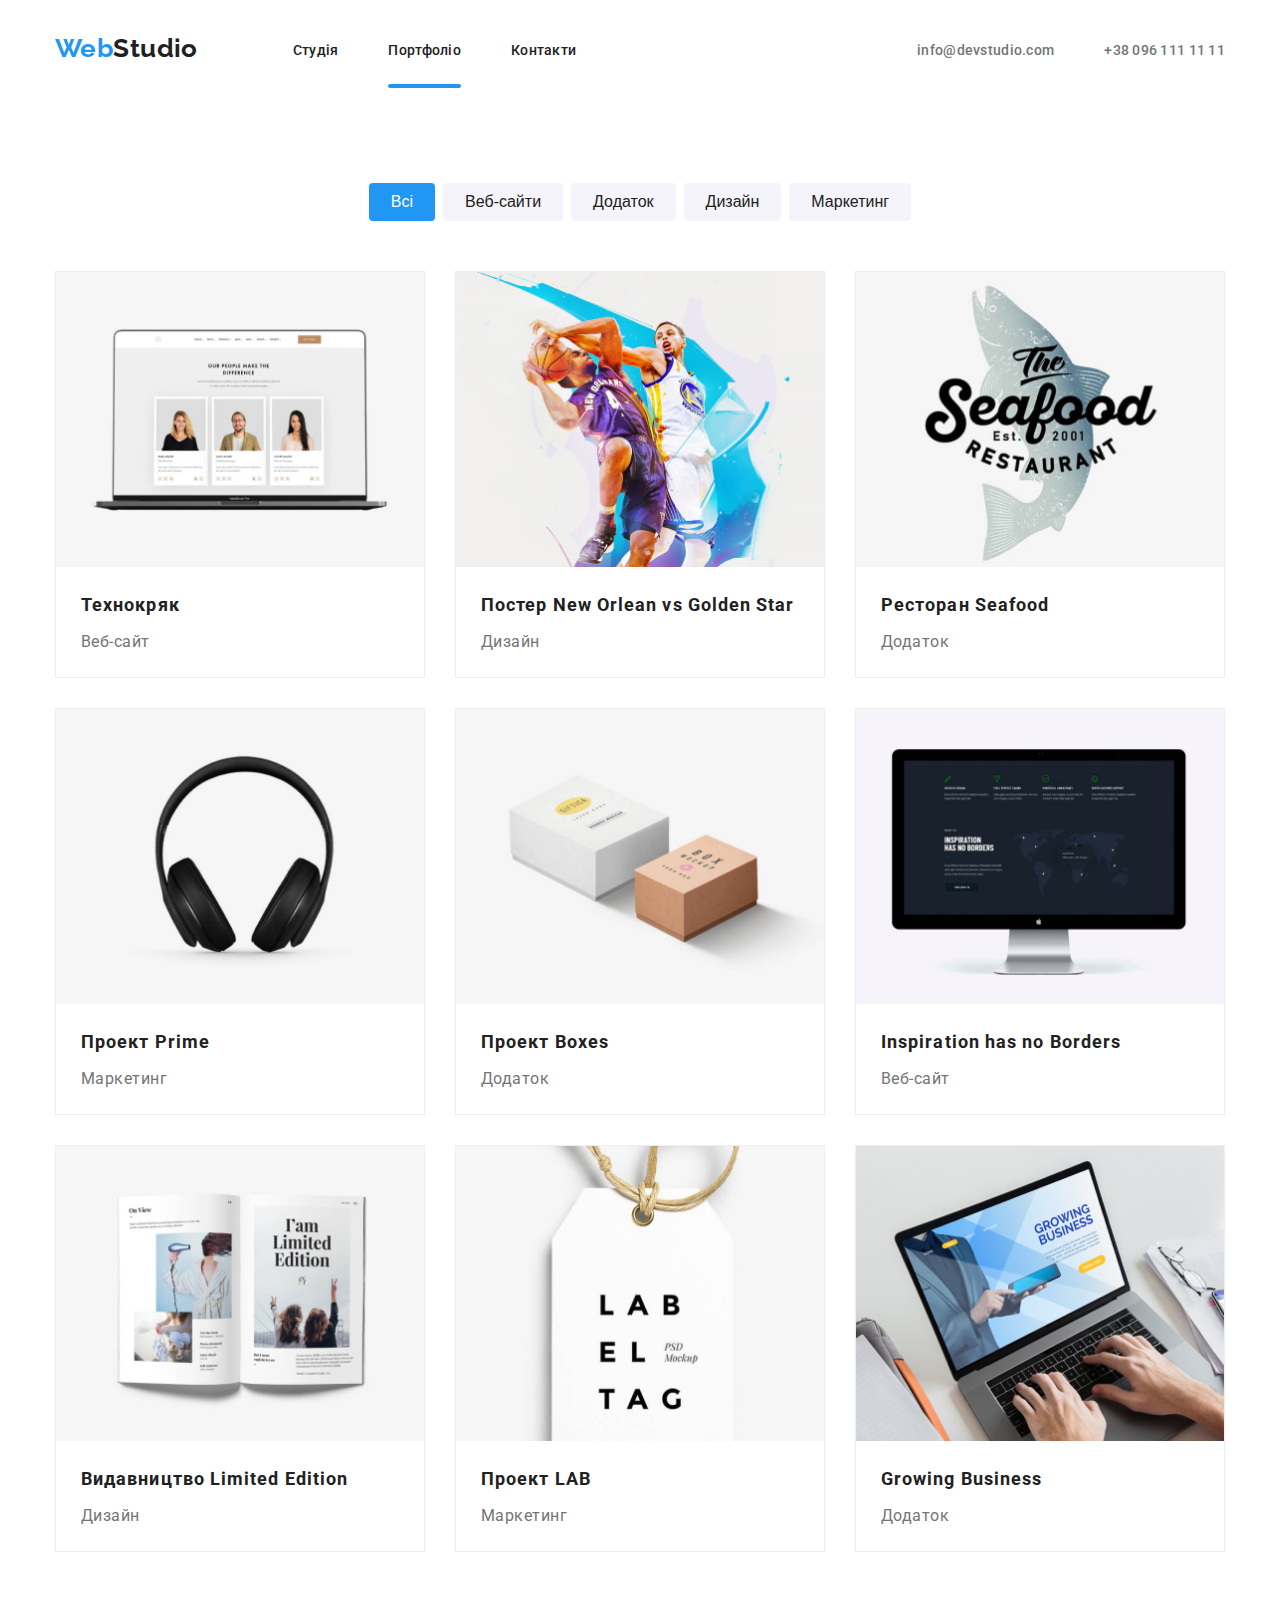
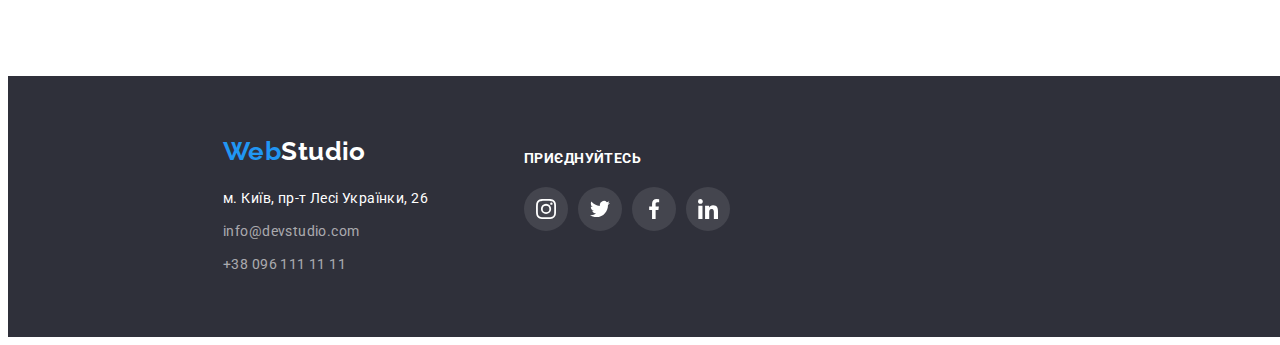
==== portfolio.html @ 294287f5 "add HW5" ====
<!DOCTYPE html>
<html lang="uk">
  <head>
    <meta charset="UTF-8" />
    <meta http-equiv="X-UA-Compatible" content="IE=edge" />
    <meta name="viewport" content="width=device-width, initial-scale=1.0" />
    <title>WebStudio</title>
    <link rel="preconnect" href="https://fonts.googleapis.com" />
    <link rel="preconnect" href="https://fonts.gstatic.com" crossorigin />
    <link
      href="https://fonts.googleapis.com/css2?family=Raleway:wght@700&family=Roboto:wght@400;500;700;900&display=swap"
      rel="stylesheet"
    />
    <link rel="stylesheet" href="./css/styles.css" />
  </head>

  <body>
    <header class="page-header">
      <div class="page container">
        <nav class="main-nav">
          <a class="page-logo" href="./index.html"><span class="web-logo">Web</span>Studio</a>
          <ul class="site-nav list">
            <li class="item"><a href="./index.html" class="link">Студія</a></li>
            <li class="item"><a href="./portfolio.html" class="link current">Портфоліо</a></li>
            <li class="item"><a href="" class="link">Контакти</a></li>
          </ul>
        </nav>

          <ul class="auth-nav list">
            <li class="item">
              <a href="mailto:info@devstudio.com" class="link">info@devstudio.com</a>
            </li>
            <li class="item"><a href="tel:+380961111111" class="link">+38 096 111 11 11</a></li>
          </ul>
      </div>
    </header>

    <main>
      <section class="portfolio section">
        <div class="container">
            <h1 class="portfolio-title visually-hidden">Портфоліо</h1>
            <ul class="portfolio-container list">
              <li class="portfolio-nav"><button class="portfolio-btn active" type="button">Всі</button></li>
              <li class="portfolio-nav"><button class="portfolio-btn" type="button">Веб-сайти</button></li>
              <li class="portfolio-nav"><button class="portfolio-btn" type="button">Додаток</button></li>
              <li class="portfolio-nav"><button class="portfolio-btn" type="button">Дизайн</button></li>
              <li class="portfolio-nav"><button class="portfolio-btn" type="button">Маркетинг</button></li>
            </ul>
            
            <ul class="flex-conteiner list">

              <li class="link">
                <a class="portfolio-positions" href="" aria-level="" >
                  <div class="portfolio-relative" >
                    <img src="./images-portfolio/img.jpg" alt="Технокряк" class="photo" />
                    <div class="portfolio-overlay">
                      <p class="portfolio-description">
                        Ресурс пропонує комплексні пропозиції з різним рівнем функціоналу та сервісів. Все це дозволить відвідувачу отримати вичерпні відомості про компанію чи приватну особу.
                      </p>
                    </div>
                  </div>
                    <div class="portfolio-over">
                      <h3 class="list-title">Технокряк</h3>
                      <p class="work-text">Веб-сайт</p>
                    </div>
                </a>
              </li>

              <li class="link">
                <a class="portfolio-positions" href="" aria-level="" >
                  <div class="portfolio-relative" >
                    <img
                    src="./images-portfolio/img (1).jpg"
                    alt="Постер New Orlean vs Golden Star"
                    class="photo"/>
                    <div class="portfolio-overlay">
                      <p class="portfolio-description">
                        Ресурс пропонує комплексні пропозиції з різним рівнем функціоналу та сервісів. Все це дозволить відвідувачу отримати вичерпні відомості про компанію чи приватну особу.
                      </p>
                    </div>
                  </div>
                    <div class="portfolio-over">
                      <h3 class="list-title">Постер New Orlean vs Golden Star</h3>
                      <p class="work-text">Дизайн</p>
                    </div>
                </a>
              </li>

              <li class="link">
                <a class="portfolio-positions" href="" aria-level="" >
                  <div class="portfolio-relative" >
                    <img
                    src="./images-portfolio/img (2).jpg"
                    alt="Ресторан Seafood"
                    class="photo"/>
                    <div class="portfolio-overlay">
                      <p class="portfolio-description">
                        Ресурс пропонує комплексні пропозиції з різним рівнем функціоналу та сервісів. Все це дозволить відвідувачу отримати вичерпні відомості про компанію чи приватну особу.
                      </p>
                    </div>
                  </div>
                    <div class="portfolio-over">
                      <h3 class="list-title">Ресторан Seafood</h3>
                      <p class="work-text">Додаток</p>
                    </div>
                </a>
              </li>

              <li class="link">
                <a class="portfolio-positions" href="" aria-level="" >
                  <div class="portfolio-relative" >
                    <img
                    src="./images-portfolio/img (3).jpg"
                    alt="Проект Prime"
                    class="photo"/>
                    <div class="portfolio-overlay">
                      <p class="portfolio-description">
                        Ресурс пропонує комплексні пропозиції з різним рівнем функціоналу та сервісів. Все це дозволить відвідувачу отримати вичерпні відомості про компанію чи приватну особу.
                      </p>
                    </div>
                  </div>
                    <div class="portfolio-over">
                      <h3 class="list-title">Проект Prime</h3>
                      <p class="work-text">Маркетинг</p>
                    </div>
                </a>
              </li>

              <li class="link">
                <a class="portfolio-positions" href="" aria-level="" >
                  <div class="portfolio-relative" >
                    <img
                    src="./images-portfolio/img (4).jpg"
                    alt="Проект Boxes"
                    class="photo"/>
                    <div class="portfolio-overlay">
                      <p class="portfolio-description">
                        Ресурс пропонує комплексні пропозиції з різним рівнем функціоналу та сервісів. Все це дозволить відвідувачу отримати вичерпні відомості про компанію чи приватну особу.
                      </p>
                    </div>
                  </div>
                    <div class="portfolio-over">
                      <h3 class="list-title">Проект Boxes</h3>
                      <p class="work-text">Додаток</p>
                    </div>
                </a>
              </li>

              <li class="link">
                <a class="portfolio-positions" href="" aria-level="" >
                  <div class="portfolio-relative" >
                    <img
                    src="./images-portfolio/img (5).jpg"
                    alt="Inspiration has no Borders"
                    class="photo"/>
                    <div class="portfolio-overlay">
                      <p class="portfolio-description">
                        Ресурс пропонує комплексні пропозиції з різним рівнем функціоналу та сервісів. Все це дозволить відвідувачу отримати вичерпні відомості про компанію чи приватну особу.
                      </p>
                    </div>
                  </div>
                    <div class="portfolio-over">
                      <h3 class="list-title">Inspiration has no Borders</h3>
                      <p class="work-text">Веб-сайт</p>
                    </div>
                </a>
              </li>

              <li class="link">
                <a class="portfolio-positions" href="" aria-level="" >
                  <div class="portfolio-relative" >
                    <img
                    src="./images-portfolio/img (7).jpg"
                    alt="Видавництво Limited Edition"
                    class="photo"/>
                    <div class="portfolio-overlay">
                      <p class="portfolio-description">
                        Ресурс пропонує комплексні пропозиції з різним рівнем функціоналу та сервісів. Все це дозволить відвідувачу отримати вичерпні відомості про компанію чи приватну особу.
                      </p>
                    </div>
                  </div>
                    <div class="portfolio-over">
                      <h3 class="list-title">Видавництво Limited Edition</h3>
                      <p class="work-text">Дизайн</p>
                    </div>
                </a>
              </li>

              <li class="link">
                <a class="portfolio-positions" href="" aria-level="" >
                  <div class="portfolio-relative" >
                    <img
                    src="./images-portfolio/img (8).jpg"
                    alt="Проект LAB"
                    class="photo"/>
                    <div class="portfolio-overlay">
                      <p class="portfolio-description">
                        Ресурс пропонує комплексні пропозиції з різним рівнем функціоналу та сервісів. Все це дозволить відвідувачу отримати вичерпні відомості про компанію чи приватну особу.
                      </p>
                    </div>
                  </div>
                    <div class="portfolio-over">
                      <h3 class="list-title">Проект LAB</h3>
                      <p class="work-text">Маркетинг</p>
                    </div>
                </a>
              </li>

              <li class="link">
                <a class="portfolio-positions" href="" aria-level="" >
                  <div class="portfolio-relative" >
                    <img
                    src="./images-portfolio/img (9).jpg"
                    alt="Growing Business"
                    class="photo"/>
                    <div class="portfolio-overlay">
                      <p class="portfolio-description">
                        Ресурс пропонує комплексні пропозиції з різним рівнем функціоналу та сервісів. Все це дозволить відвідувачу отримати вичерпні відомості про компанію чи приватну особу.
                      </p>
                    </div>
                  </div>
                    <div class="portfolio-over">
                      <h3 class="list-title">Growing Business</h3>
                      <p class="work-text">Додаток</p>
                    </div>
                </a>
              </li>

            </ul>
        </div>
      </section>
    </main>

    <footer class="section footer-section">
      <div class="footer-container">
          <div class="footer-block">
            <a class="logo list" href="./index.html"><span class="web-logo">Web</span>Studio</a>
            <address class="footer-addres">
              <ul class="footer-adress-list">
                <li class="item"><a
                href="https://www.google.com.ua/maps/place/%D0%B1%D1%83%D0%BB.+%D0%9B%D0%B5%D1%81%D0%B8+%D0%A3%D0%BA%D1%80%D0%B0%D0%B8%D0%BD%D0%BA%D0%B8,+26,+%D0%9A%D0%B8%D0%B5%D0%B2,+02000/@50.4265807,30.5383858,17z/data=!3m1!4b1!4m5!3m4!1s0x40d4cf0e033ecbe9:0x57a4dffefec77da0!8m2!3d50.4265807!4d30.5383858?hl=ru"
                class="adress-link">м. Київ, пр-т Лесі Українки, 26</a></li>
                <li class="item"><a href="mailto:info@devstudio.com" class="contacts-link">info@devstudio.com</a></li>
                <li class="item"><a href="tel:+380961111111" class="contacts-link">+38 096 111 11 11</a></li>
              </ul>
            </address>
          </div>
  
          <div class="network-contacts">
            <h3 class="joing-network title">Приєднуйтесь</h3>
            <ul class="social-networks list">
              <li class="social-networks-icon">
                <a class="footer-social-icon" href="" aria-label="instagram"> <svg class="soc-icon-footer" width="20" height="20">
                <use href="./images/images-icons/sprite.svg#icon-instagram">Instagram</use>
                </svg>
                </a>
              </li>
  
              <li class="social-networks-icon">
                <a class="footer-social-icon" href="" aria-label="twitter"><svg class="soc-icon-footer" width="20" height="20">
                <use href="./images/images-icons/sprite.svg#icon-twitter">Twitter</use>
                </svg>
                </a>
              </li>
  
              <li class="social-networks-icon">
                <a class="footer-social-icon" href="" aria-label="facebook"><svg class="soc-icon-footer" width="20" height="20">
                  <use href="./images/images-icons/sprite.svg#icon-facebook">Facebook</use>
                </svg>
                </a>
              </li>
  
              <li class="social-networks-icon">
                <a  class="footer-social-icon" href="" aria-label="linkedin"><svg class="soc-icon-footer" width="20" height="20">
                <use href="./images/images-icons/sprite.svg#icon-linkedin">Linkedin</use>
                </svg>
                </a>
              </li>
            </ul>
        </div>
      </div>
    </footer>
  </body>
</html>
---- css/styles.css ----
/* index.html css */
:root {
    --primary-text-color: #757575;
    --secondary-text-color: #212121;
    --accent-color: #2196F3;
    --secondary-background-color: #FFFFFF;
    --icon-color: #AFB1B8;
}

/* reset */
html {
	box-sizing: border-box;
}
*,
*::after,
*::before {
	box-sizing: inherit;
}

h1,
h2,
h3,
h4,
h5,
h6,
p {
	margin-top: 0;
}

.ul {
	list-style: none;
	padding-left: 0;
    padding: 0;
	margin: 0;
}

.a {
	text-decoration: none;
	color: inherit;
}

img {
	display: block;
	max-width: 100%;
	height: auto;
}

.list {
    padding: 0;
    margin: 0;
    
    list-style: none;
}

body {
    font-family: Roboto, sans-serif; 
    font-size: 14px;
    letter-spacing: 0.03em;
    color: var(--primary-text-color);
    background-color: var(--secondary-background-color);
}

.no-scroll {
    overflow: hidden;
}

.section {
    padding-bottom: 94px;
    padding-top: 94px;
}

.page-header {
    background-color: var(--secondary-background-color);
}

.container {
    width: 1200px;
    padding-left: 15px;
    padding-right: 15px;
    margin-left: auto;
    margin-right: auto;
}

/* main-nav */
.page {
    display: flex;
}

.main-nav  {
    display: flex;
    align-items: center;
    margin-right: auto;
}

/* logo */
.page-logo {
    display: flex;
    margin-right: 95px;

    color: var(--secondary-text-color); 
    font-family: 'Raleway', serif;
    font-weight: 700;
    font-size: 26px;
    line-height: 1.20;
    text-decoration: none;

    transition-property: color;
    transition-duration: 250ms;
    transition-timing-function: cubic-bezier(0.4, 0, 0.2, 1); 
}

.page-logo:hover,
.page-logo:focus {
    color: #292929;   
}

.web-logo {
    color: var(--accent-color);
}

/* site nav */
.link {
    text-decoration: none;
}

.site-nav {
    display: flex;
}

.site-nav .item + .item {
    margin-left: 50px   ;
}

.site-nav .link {
    display: flex;
    padding-top: 35px;
    padding-bottom: 30px;

    color: var(--secondary-text-color);
    font-weight: 500;
    font-size: 14px;
    line-height: 1.07;
    letter-spacing: 0.02em;
    text-decoration: none;

    transition-property: color;
    transition-duration: 250ms;
    transition-timing-function: cubic-bezier(0.4, 0, 0.2, 1);
    }

.site-nav .link:hover,
.site-nav .link:focus {
    color: var(--accent-color);
}

.current {
    position: relative;
}

.current::after {
    content: "";
    position: absolute;
    bottom: 0;
    left:0;
    width: 100%;
    height: 4px;
    background-color: var(--accent-color);
    border-radius: 2px;
} 


/* auth-icons */
.contact-icon {
    margin-right: 10px;
    fill: currentColor;
}

/* auth-nav */
.page .auth-nav {
    display: flex;
}

.auth-nav .item {
    display: flex;
    align-items: center;
}

.auth-nav .link {
    display: flex;
    padding-top: 35px;
    padding-bottom: 30px;
    align-items: center;
    font-weight: 500;
    font-size: 14px;
    line-height: 1.14;
    letter-spacing: 0.02em;
    color: #757575;
    text-decoration: none;

    transition-property: color;
    transition-duration: 250ms;
    transition-timing-function: cubic-bezier(0.4, 0, 0.2, 1);
}

.auth-nav .item + .item {
    margin-left: 50px;
}

 .auth-nav .link:hover,
 .auth-nav .link:focus {
    color: var(--accent-color);
 }

/* Hero */
.main-contenet {
    margin-bottom: 0;
}

.hero-section {
    max-width: 1600px;
    margin-left: auto;
    margin-right:auto;
    padding-top: 200px;
    padding-bottom: 200px;
    text-align: center;
    background-image: linear-gradient(to right, rgba(0, 0, 0, 0.4), rgba(0, 0, 0, 0.4)), url(../images/banner/Img.png);
    background-repeat: no-repeat;
    background-position: center;
    background-size: cover;
    background-color: #C4C4C4;
}

.hero-title {
    width: 600px;
    margin-bottom: 30px;
    margin-left: auto;
    margin-right: auto;

    font-weight: 900;
    font-size: 44px;
    line-height: 1.36;
    text-align: center;
    letter-spacing: 0.06em;
    text-transform: uppercase;
    color: var(--secondary-background-color);
}

.btn {
    padding: 10px 25px;

    font-weight: 700;
    font-size: 16px;
    line-height: 1.88;
    border: none;
    align-items: center;
    text-align: center;
    border-radius: 4px;
    letter-spacing: 0.06em;
    cursor: pointer;
    color: var(--secondary-background-color);
    background-color: var(--accent-color);

    transition-property: background-color, box-shadow;
    transition-duration: 250ms;
    transition-timing-function: cubic-bezier(0.4, 0, 0.2, 1);

}

.btn:hover,
.btn:focus {
    background-color:var(--accent-color);
    box-shadow: 0px 4px 4px rgba(0, 0, 0, 0.15); 
}

/* features */
.section-title {
    text-align: center;
    font-weight: 700;
    font-size: 36px;
    line-height: 1.17;
    color: var(--secondary-text-color);
}

.features-list {
    padding: 0;
    margin: 0;
    display: flex;
    list-style: none;
}

 /*прихований заголовок*/
 .visually-hidden {
    position: absolute;
    width: 1px;
    height: 1px;
    margin: -1px;
    border: 0;
    padding: 0;
    white-space: nowrap;
    clip-path: inset(100%);
    clip: rect(0 0 0 0);
    overflow: hidden;
 }

 .features-list-li {
    width: 270px;
 }

 .features-list .features-list-li + .features-list-li {
    margin-left: 30px;
 }

.title {
    font-size: 14px;
    font-weight: 700;
    line-height: 1.14;
    list-style: none;
    color: var(--secondary-text-color);
    text-transform: uppercase;
}

.text {
    margin-top: 0;
    margin-bottom: 0;
    
    font-size: 14px;
    line-height: 1.71;
}

/* feature-icons */
.feature-icon {
    display: flex;
    margin-bottom: 30px;
    width: 270px;
    height: 120px;
    border: none;
    align-items: center;
    justify-content: center;
    border-radius: 4px;
    background-color: #F5F4FA;
 }

/* work */
.about {
    padding-top: 0;
}

.work .link {
    display: flex;
    flex-direction: row;
    background: url(creative-artist-web-design-with-working-colour-selection-graphic-tablet_35674-1119.jpg);
}

.work-list {
    display: flex;
    margin-top: 0;
    margin-bottom: 0;
    padding: 0%;

    list-style: none;
}

.work-list .link + .link {
    margin-left: 30px;
}

.work-list .link + .link:not(:last-child) {
    margin-left: 30px;
}

.work {
    margin-top: 0;
    margin-bottom: 50px;
}

.work-item {
   display: block;
   max-width: 100%; 
   height: auto;
   position: relative;
}

.description {
    font-weight: 700;
    line-height: 1.14;
    top: 0;
    left:0;
    width: 100%;
    height: 70px;
    padding-top: 27px;
    padding-bottom: 27px;
    margin-top: auto;
    margin-bottom: 0;
    bottom: 0;
    position: absolute;
    text-align: center;
    justify-content: flex-end;
    text-transform: uppercase;
    font-style: normal;
    color: var(--secondary-background-color);
    background-color: rgba(47, 48, 58, 0.8);
}

/* team */
.team-section {
    margin-top: 0;
    margin-bottom: 0;
    background-color: #F5F4FA;
}

.section-title {
    margin-bottom: 50px; 
}

.main-team .team-list + .team-list {
    margin-left: 30px;
}

.team {
    background-color: #F5F4FA;
    border-radius: 0px;
}

.main-team {
    display: flex;
    padding-left: 0;
}

.team-list {
    background: #FFFFFF;
    box-shadow: 0px 1px 3px rgba(0, 0, 0, 0.12), 0px 1px 1px rgba(0, 0, 0, 0.14), 0px 2px 1px rgba(0, 0, 0, 0.2);
    border-radius: 0px 0px 4px 4px;
}

.team-text {
    margin-bottom: 0;
    font-size: 16px;
    line-height: 1.19;
    text-align: center;
    color: var(--primary-text-color);
}

.team-list .title {
    padding-top: 30px;
    margin-bottom: 10px;

    font-weight: 500;
    font-size: 16px;
    line-height: 1.19;
    text-align: center;
    letter-spacing: 0.03em;
    text-transform: none;
    color: var(--secondary-text-color);
}

.photo {
    width: 370px;
    height: 295px;
    background-color: var(--primary-text-color);
}

/* Network items */
.social-networks {
    display: flex; 
    margin-top: 30px;
    padding-bottom: 30px; 
    align-items: center;
    justify-content: center;
}

.social-networks .list {
    padding-bottom: 30px;
}

.social-networks-icon {
    display: flex; 
}

.social-networks-icon:not(:last-child) {
    margin-right: 10px;  
 } 

.social-icon-box {
    display: flex;
    width: 44px;
    height: 44px;
    border-radius: 50%;
    align-items: center;
    justify-content: center;
    border: none;
    color: var(--icon-color);
    background-color: var(--secondary-background-color);

    transition-property: background-color, color;
    transition-duration: 250ms;
    transition-timing-function: cubic-bezier(0.4, 0, 0.2, 1);
}

.social-icon-box:hover,
.social-icon-box:focus {
    background-color: var(--accent-color);
    color: var(--secondary-background-color);
}

.soc-icon {
    align-items: center;
    justify-content: center;
    fill: currentColor;
}

/* Customers */
.customers-list {
    display: flex;
}

.customers-li {
    display: flex;  
}

.customers-li:not(:last-child) {
    margin-right: 30px;
}

.customer-icon {
    display: flex;
    width: 170px;
    height: 92px;
    align-items: center;
    justify-content: center;
    border: 1px solid #AFB1B8;
    border-radius: 4px; 
    color: var(--icon-color);
    background-color: var(--secondary-background-color);

    transition-property: color, border;
    transition-duration: 250ms;
    transition-timing-function: cubic-bezier(0.4, 0, 0.2, 1);
}

.customer-icon:hover,
.customer-icon:focus {
    color: var(--accent-color);
    border: 1px solid var(--accent-color);
}

.company {
    align-items: center;
    justify-content: center;
    fill: currentColor;
}   

/* footer */
.footer-section {
    display: flex;
    width: 1600px;
    padding-top: 60px;
    padding-bottom: 60px;
    padding-left: 15px;
    padding-right: 15px;
    margin-left: auto;
    margin-right: auto;
    margin-top: 0;
    margin-top: 0;
    background-color: #2F303A;
}

.footer-container {
    display: flex;
    width: 1200px;
    padding-left: 15px;
    padding-right: 15px;
    margin-left: auto;
    margin-right: auto;
}

.footer-block {
    width: 231px;
} 

.logo {
    margin-bottom: 20px;
    font-family: 'Raleway';
    font-weight: 700;
    font-size: 26px;
    line-height: 1.19;
    text-decoration: none;
    color: var(--secondary-background-color);
}

.footer-addres {
    margin-top: 20px;
}

.footer-adress-list {
    padding-left: 0;
    margin-top: 0;   
    margin-bottom: 0; 
    list-style: none;
}

.footer-adress .list {
    margin-right: 0;
}

.footer-adress-list .item {
    margin-bottom: 9px;
}

.footer-adress-list .item:last-child {
    margin-bottom: 0;
}

.adress-link,
.contacts-link {
    font-style: normal;
    line-height: 1.71;
    text-decoration: none;
    color: var(--secondary-background-color) 
}

.contacts-link {
    color: rgba(255, 255, 255, 0.6);

    transition-property: color;
    transition-duration: 250ms;
    transition-timing-function: cubic-bezier(0.4, 0, 0.2, 1);
}

.contacts-link:hover,
.contacts-link:focus {
    color:var(--accent-color);
}

.footer-social-icon {
    display: flex;
    width: 44px;
    height: 44px;
    border-radius: 50%;
    align-items: center;
    justify-content: center;
    border: none;
    color: var(--secondary-background-color);
    background-color: rgba(255, 255, 255, 0.1);

    transition-property: background-color;
    transition-duration: 250ms;
    transition-timing-function: cubic-bezier(0.4, 0, 0.2, 1);
}

.footer-social-icon:hover,
.footer-social-icon:focus {
    background-color: var(--accent-color);
}

.soc-icon-footer {
    align-items: center;
    justify-content: center;
    fill: currentColor;
}

/* Network contacts */
.network-contacts {
    display: flex;
    flex-wrap: wrap;
    width: 206px;
    margin-left: 70px;
    margin-right:auto;
    padding-bottom: 0px;
    align-items: center;
    align-content: center;
}

.joing-network {
    margin-bottom: 20px;
    color: var(--secondary-background-color);
}

.network-contacts > .social-networks {
    margin-top: 0;
}

/* potfolio/css */
.portfolio-container {
    display: flex;
    margin-top: 0;
    margin-bottom: 50px;
    justify-content: center; 
}

.portfolio-nav + .portfolio-nav {
    margin-left: 8px;
}

.portfolio-btn {
    padding: 6px 22px;
    font-weight: 500;
    font-size: 16px;
    border-radius: 4px;

    line-height: 1.63;
    text-align: center;
    cursor: pointer;
    color: var(--secondary-text-color);
    background-color: #F5F4FA;
    border: transparent;

    transition-property: color, background, box-shadow, border-radius;
    transition-duration: 250ms;
    transition-timing-function: cubic-bezier(0.4, 0, 0.2, 1);
}   

 .portfolio-btn:hover,
 .portfolio-btn:focus {
    color: #F5F4FA;
    background: #2196F3;
    box-shadow: 0px 3px 1px rgba(0, 0, 0, 0.1), 0px 1px 2px rgba(0, 0, 0, 0.08), 0px 2px 2px rgba(0, 0, 0, 0.12);
    border-radius: 4px;
 }

 .portfolio-btn.active {
    background-color: var(--accent-color);
    color: var(--secondary-background-color);
 }

.flex-conteiner {
    display: flex;
    flex-wrap: wrap;
    margin-top: 0;
    width: 1200px;
    cursor: pointer;
}
 
.work-text {
    padding-bottom: 20px;
    margin-bottom: 0;

    font-size: 16px;
    line-height: 30px;
    letter-spacing: 0.03em;
    color: var(--primary-text-color);
}

.work-text,
.list-title {
    padding-right: 25px;
    padding-left: 25px;
}

.list-title {
    padding-top: 20px;
    margin-bottom: 4px;
    
    font-size: 18px;
    line-height: 36px;
    letter-spacing: 0.06em;
    color: var(--secondary-text-color);
}

 .flex-conteiner .link {
    display: flex;
    width: 370px;

    margin-right: 30px;
    margin-bottom:                                                                                                                                                                                                                                                                                                                                                       30px;
    border: 1px solid #EEEEEE;
    background-color: var(--secondary-background-color);
}

.portfolio-positions {
    text-decoration: none;
    
    transition-property: box-shadow;
    transition-duration: 250ms;
    transition-timing-function: cubic-bezier(0.4, 0, 0.2, 1);  
}

.portfolio-positions:hover,
.portfolio-positions:focus {
    box-shadow: 0px 3px 1px rgba(0, 0, 0, 0.1), 0px 1px 2px rgba(0, 0, 0, 0.08), 0px 2px 2px rgba(0, 0, 0, 0.12);
}

.flex-conteiner:nth-child(3n) {
    margin-right: 0;
}

.flex-conteiner:nth-last-child(-n + 3) {
    margin-bottom: 0;
}

.portfolio-relative {
    position: relative;
    overflow: hidden;
}

.portfolio-overlay {
    position: absolute;
    bottom: 0;
    left: 0;

    transform: translateY(100%);
   
    display: flex;  
    align-items: center;
    justify-content: center;
    width: 100%;
    height: 100%;
    padding: 63px 24px;
    margin-bottom: 0;
    
    background-color: rgba(33, 150, 243, 0.9);

    transition-property: transform;
    transition-duration: 250ms;
    transition-timing-function: cubic-bezier(0.4, 0, 0.2, 1);
}

.portfolio-description {
    font-style: normal;
    font-size: 18px;
    line-height: 1.56;
    
    color: var(--secondary-background-color);
}

.portfolio-positions:hover .portfolio-overlay {
    transform: translateY(0);
}

/* Modal-window */
.backdrop {
    position: fixed;
    top: 0;
    left: 0;
    width: 100%;
    height: 100%;
    z-index: 1000;

    background-color: rgba(0, 0, 0, 0.2);

    opacity: 1;
    visibility: visible;
    pointer-events: initial;

    transition-property: opacity, visibility;
    transition-duration: 250ms;
    transition-timing-function: cubic-bezier(0.4, 0, 0.2, 1);
}

.is-hidden {
    opacity: 0;
    visibility: hidden;
    pointer-events: none;
} 

.modal {
    position: absolute; 
    top: 50%;
    left: 50%;
    transform: translate(-50%, -50%);

    min-width:528px;
    min-height: 581px;

    background-color: var(--secondary-background-color);
    box-shadow: 0px 1px 3px rgba(0, 0, 0, 0.12), 0px 1px 1px rgba(0, 0, 0, 0.14), 0px 2px 1px rgba(0, 0, 0, 0.2);
    border-radius: 4px;
}

.modal-close-btn {
    position: absolute;
    top: 0;
    right: 0;

    width: 30px;
    height: 30px;

    display: flex;
    align-items: center;
    justify-content: center;

    border-radius: 50%;
    background-color: var(--secondary-background-color);
    border: 1px solid rgba(0, 0, 0, 0.1);

    cursor: pointer;
}
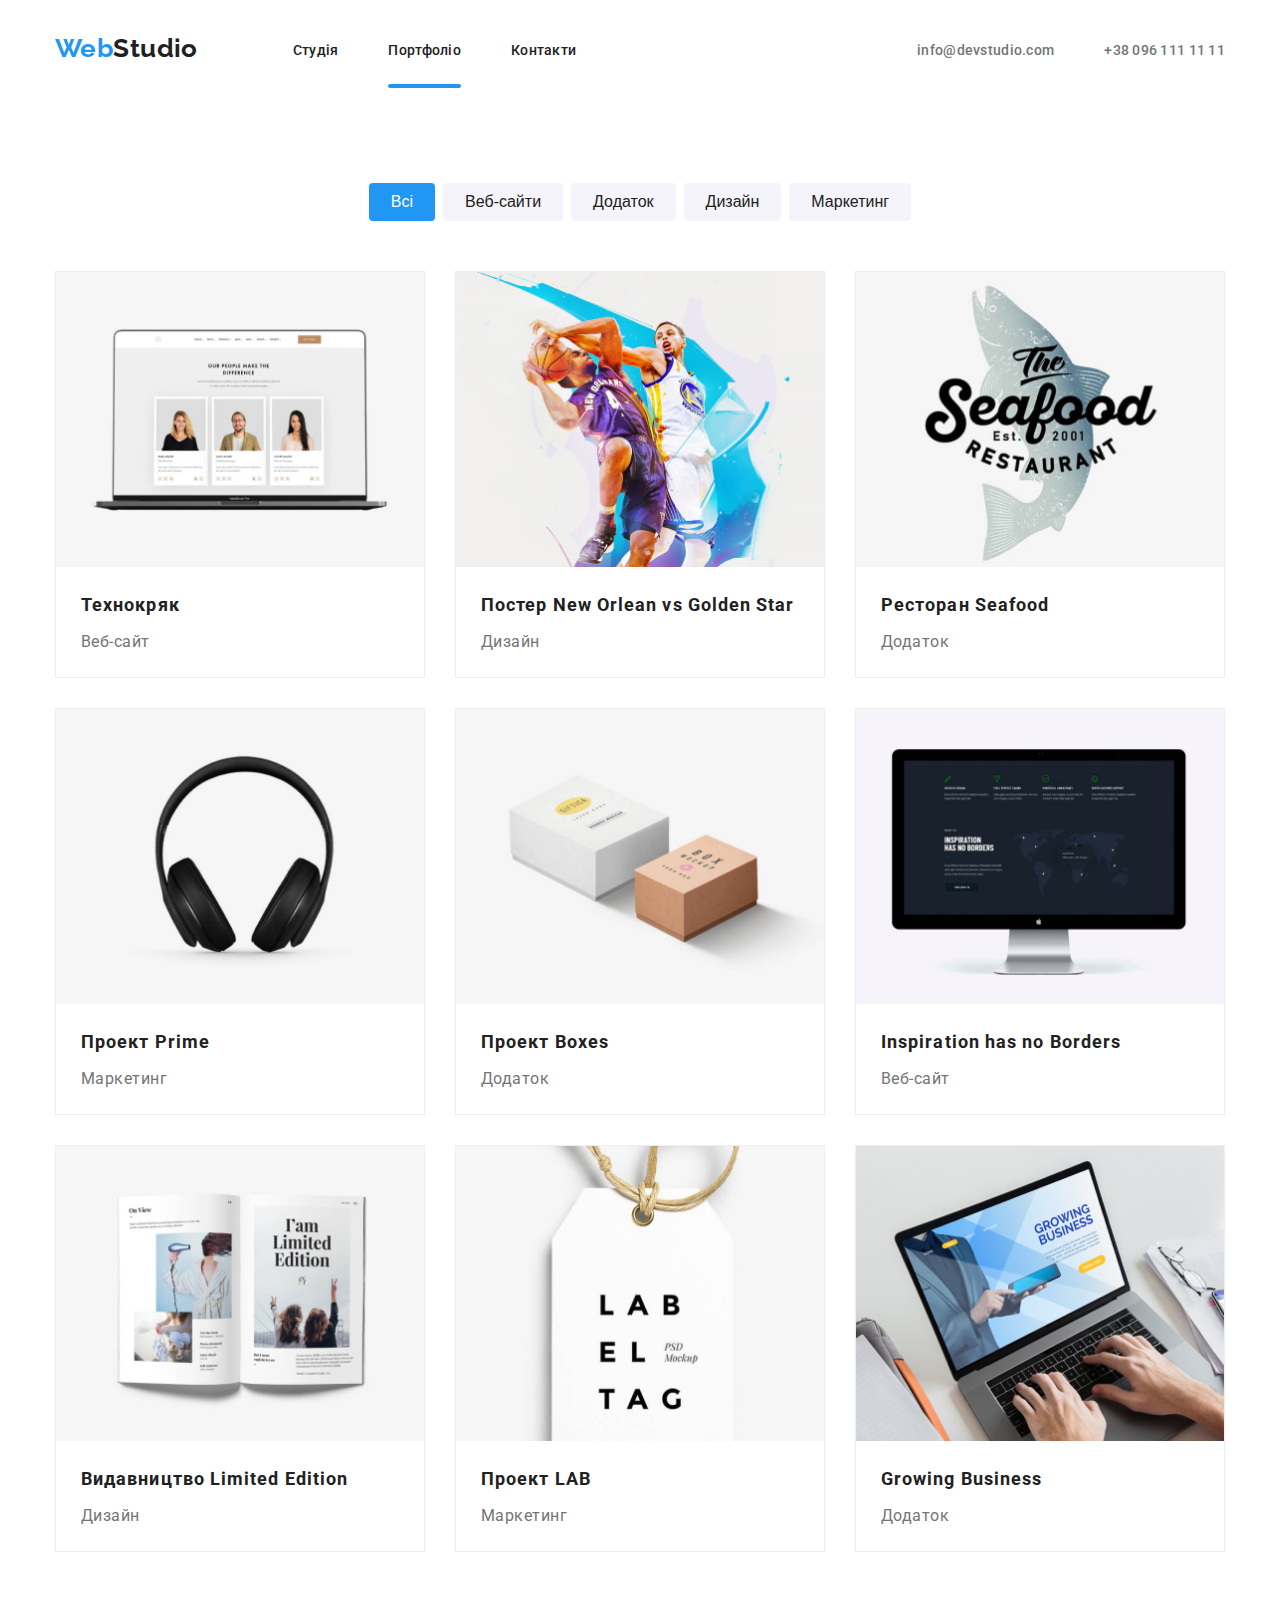
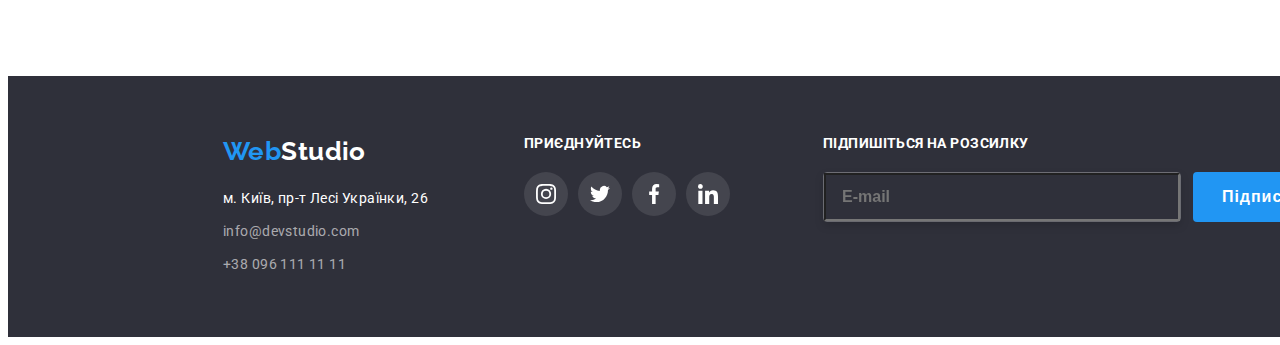
==== commit f172faf6: "add signup footer form" ====
--- a/portfolio.html
+++ b/portfolio.html
@@ -278,6 +278,19 @@
               </li>
             </ul>
         </div>
+
+        <div class="signup">
+          <h3 class="title">Підпишіться на розсилку</h3>
+          <form name="signup-form" class="signup-form" >
+            <label class="signup-form-email" >
+              <input type="email" name="email" classs="email" placeholder="E-mail">
+            </label>
+            <button type="submit" class="btn-submit">Підписатися<svg class="icon-send" width="24" height="24">
+              <use href="./images/images-icons/icon-send.svg#icon-icon-send">Icon-send</use>
+            </svg></button>
+          </form>
+        </div>
+
       </div>
     </footer>
   </body>
--- a/css/styles.css
+++ b/css/styles.css
@@ -664,10 +664,10 @@
     flex-wrap: wrap;
     width: 206px;
     margin-left: 70px;
-    margin-right:auto;
+    margin-right:93px;
     padding-bottom: 0px;
     align-items: center;
-    align-content: center;
+    align-content: flex-start;
 }
 
 .joing-network {
@@ -679,13 +679,92 @@
     margin-top: 0;
 }
 
+/* Signup-form */
+.signup {
+    display: block;
+    align-content: flex-start; 
+}
+
+.signup-form {
+    display: flex;
+}
+
+.signup > .title {
+    color: var(--secondary-background-color);
+    margin-bottom: 20px;
+}
+
+.signup-form-email {
+    display: flex;
+    margin-right: 12px;
+    width: 358px;
+    height: 50px;
+    
+    border: 1px solid rgba(255, 255, 255, 0.3);
+    filter: drop-shadow(0px 4px 4px rgba(0, 0, 0, 0.15));
+    border-radius: 4px;
+}
+
+.signup-form input {
+    padding-top: 15px;
+    padding-bottom: 15px;
+    padding-left: 16px;
+    width: 100%;
+   
+    font-weight: 700;
+    font-size: 16px;
+    line-height: 1.88;
+
+    color: var(--secondary-background-color);
+    background-color: #2F303A;
+}
+
+.btn-submit {
+    padding: 10px 29px;
+    margin-left: 0;
+    font-weight: 700;
+    font-size: 16px;
+    line-height: 1.88;
+   
+    display: flex;
+    align-items: center;
+    text-align: center;
+    width: 200px;
+    height: 50px;
+    letter-spacing: 0.06em;
+    border: none;
+    align-items: center;
+    text-align: center;
+    border-radius: 4px;
+    cursor: pointer;
+    color: var(--secondary-background-color);
+    background-color: var(--accent-color);
+
+    transition-property: background-color, box-shadow;
+    transition-duration: 250ms;
+    transition-timing-function: cubic-bezier(0.4, 0, 0.2, 1);
+
+}
+
+.btn-submit:hover,
+.btn-submit:focus {
+    background-color:var(--accent-color);
+    box-shadow: 0px 4px 4px rgba(0, 0, 0, 0.15); 
+}
+
+.icon-send {
+    margin-left: 10px;
+}
+
+
 /* potfolio/css */
+
 .portfolio-container {
     display: flex;
     margin-top: 0;
     margin-bottom: 50px;
-    justify-content: center; 
-}
+    justify-content: center;
+} 
 
 .portfolio-nav + .portfolio-nav {
     margin-left: 8px;
